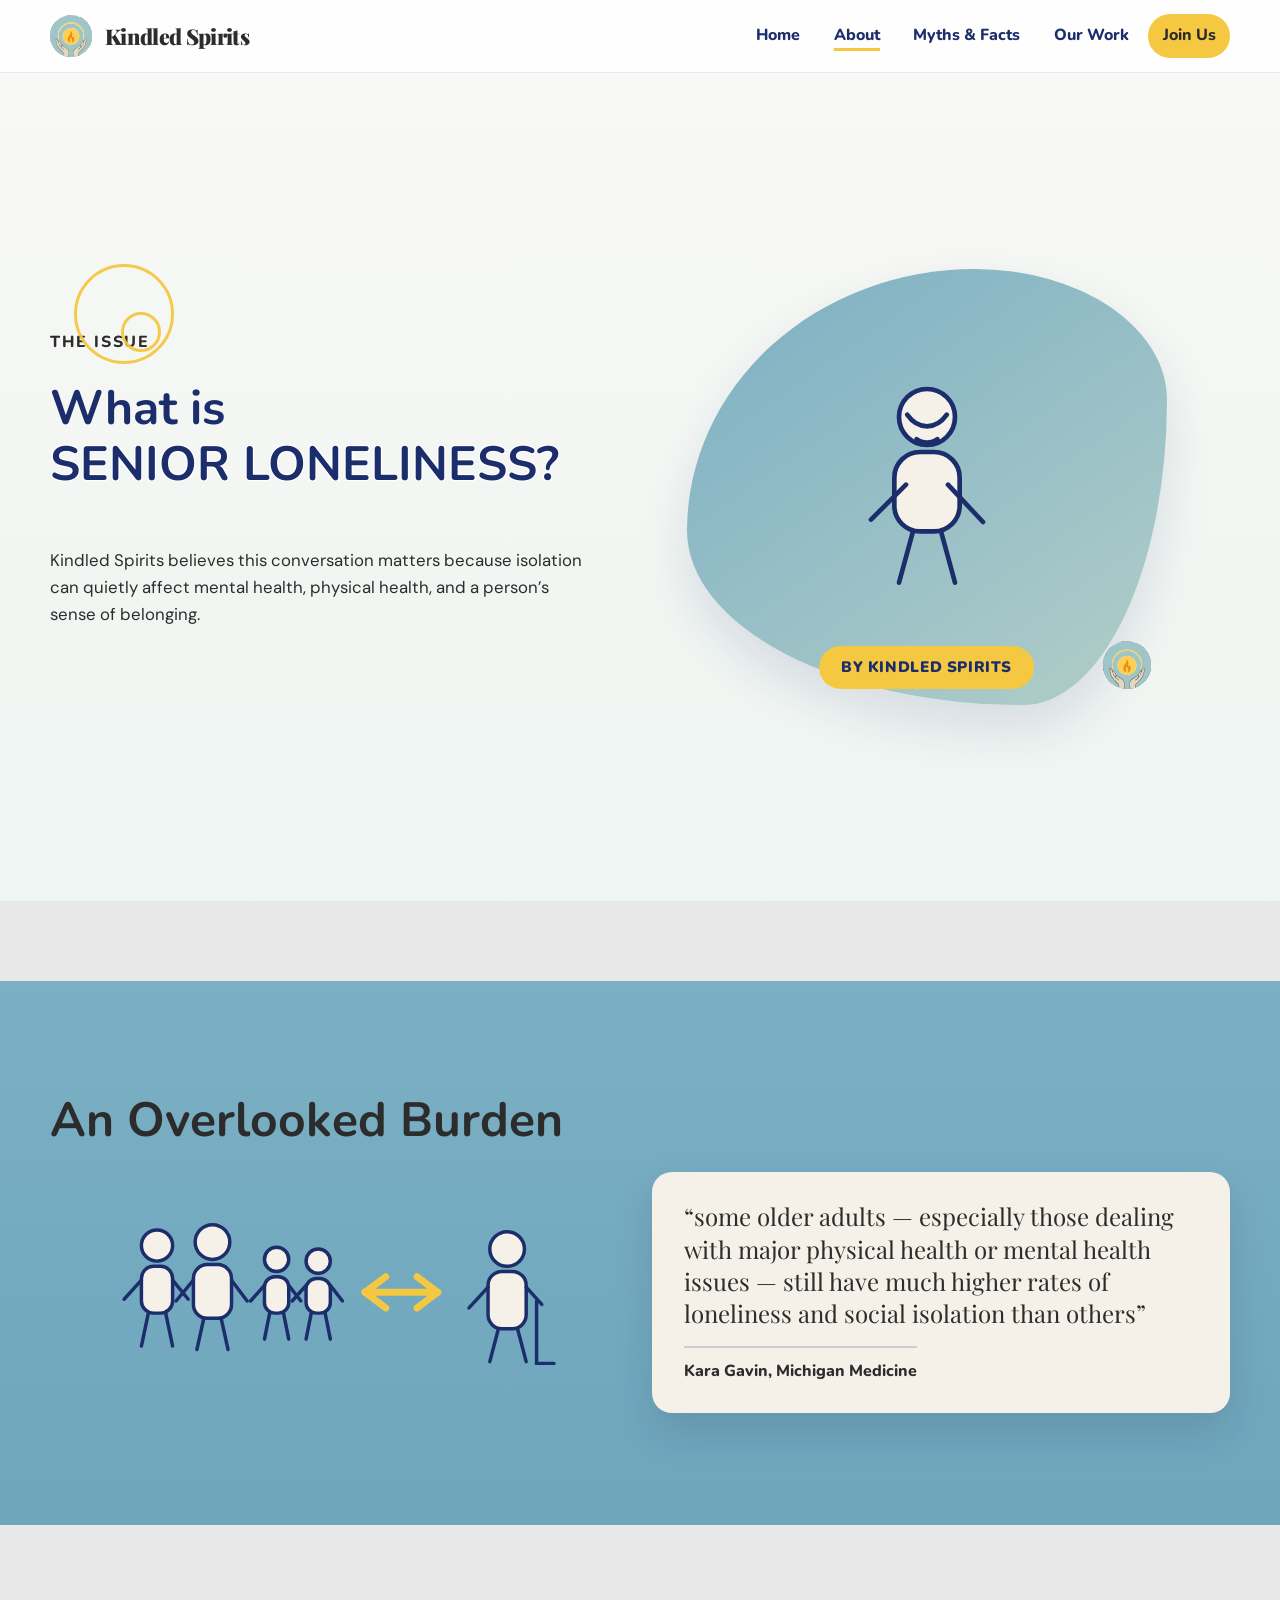
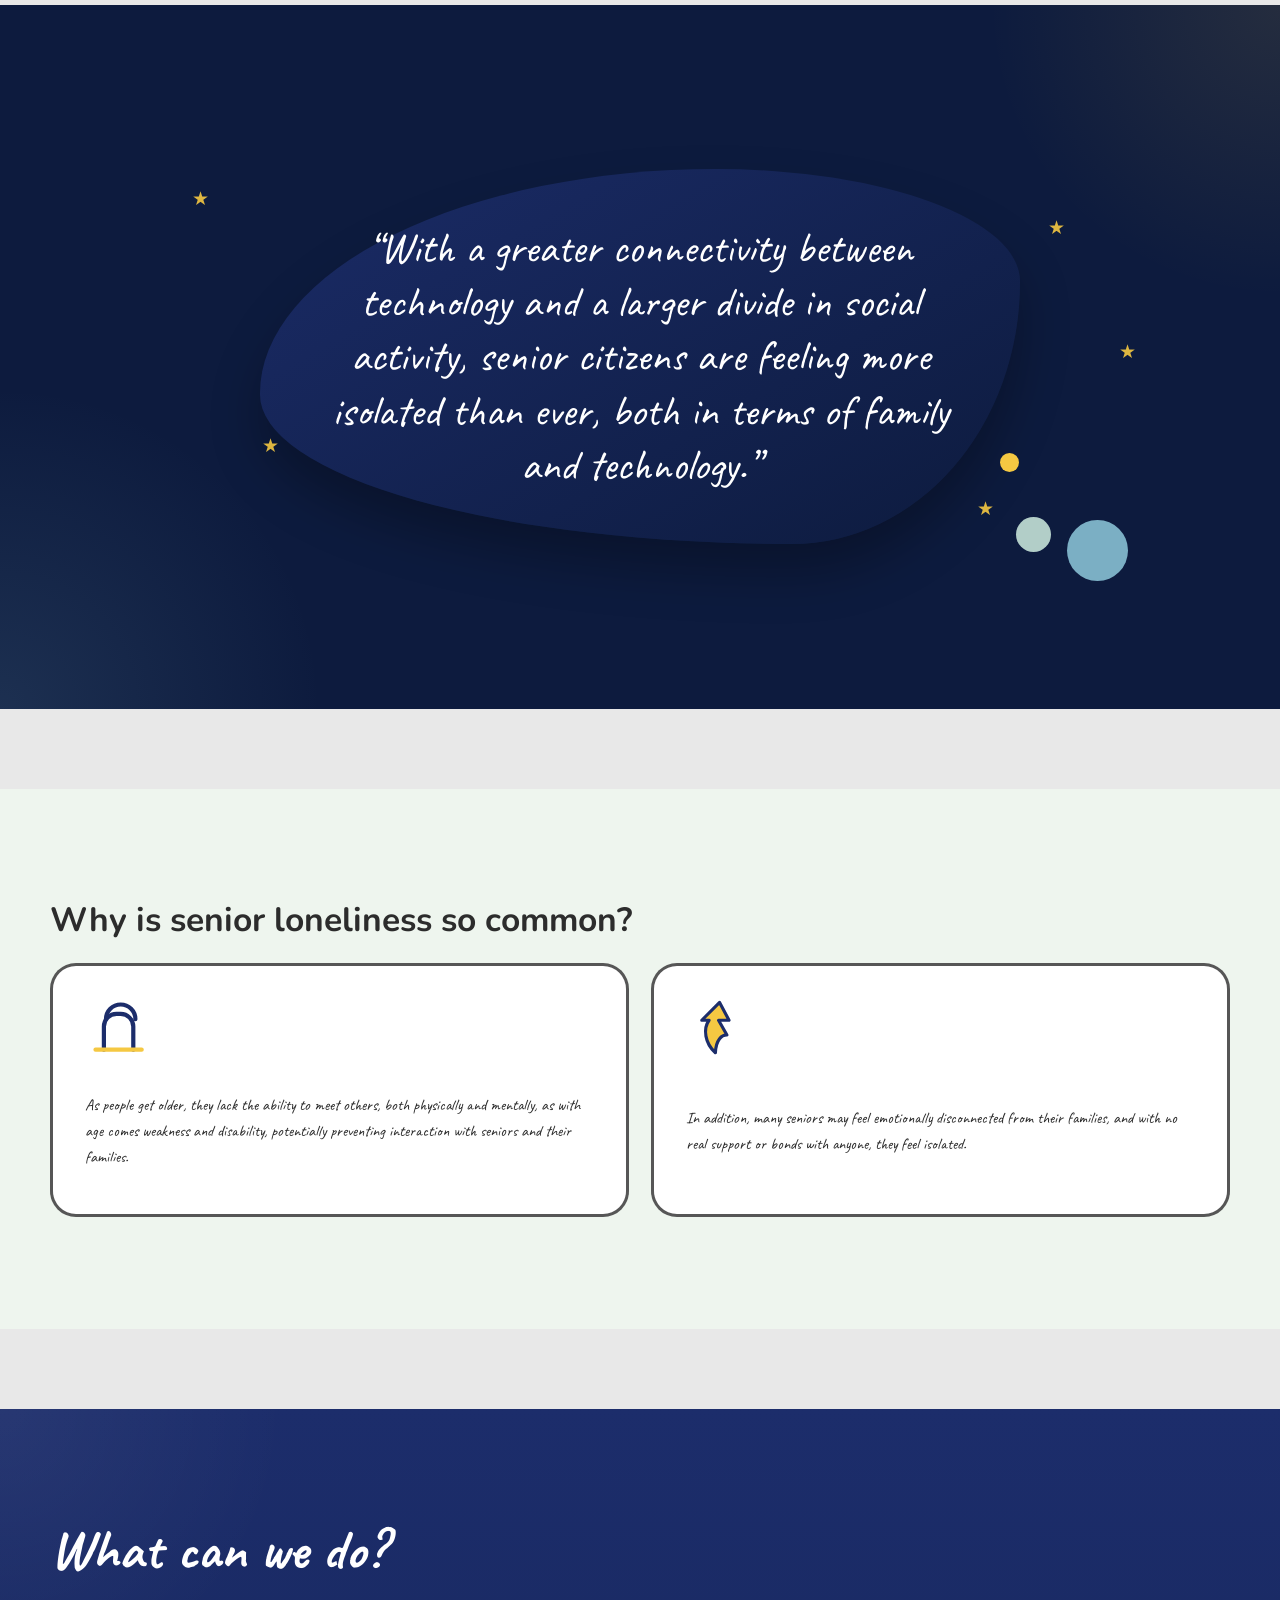
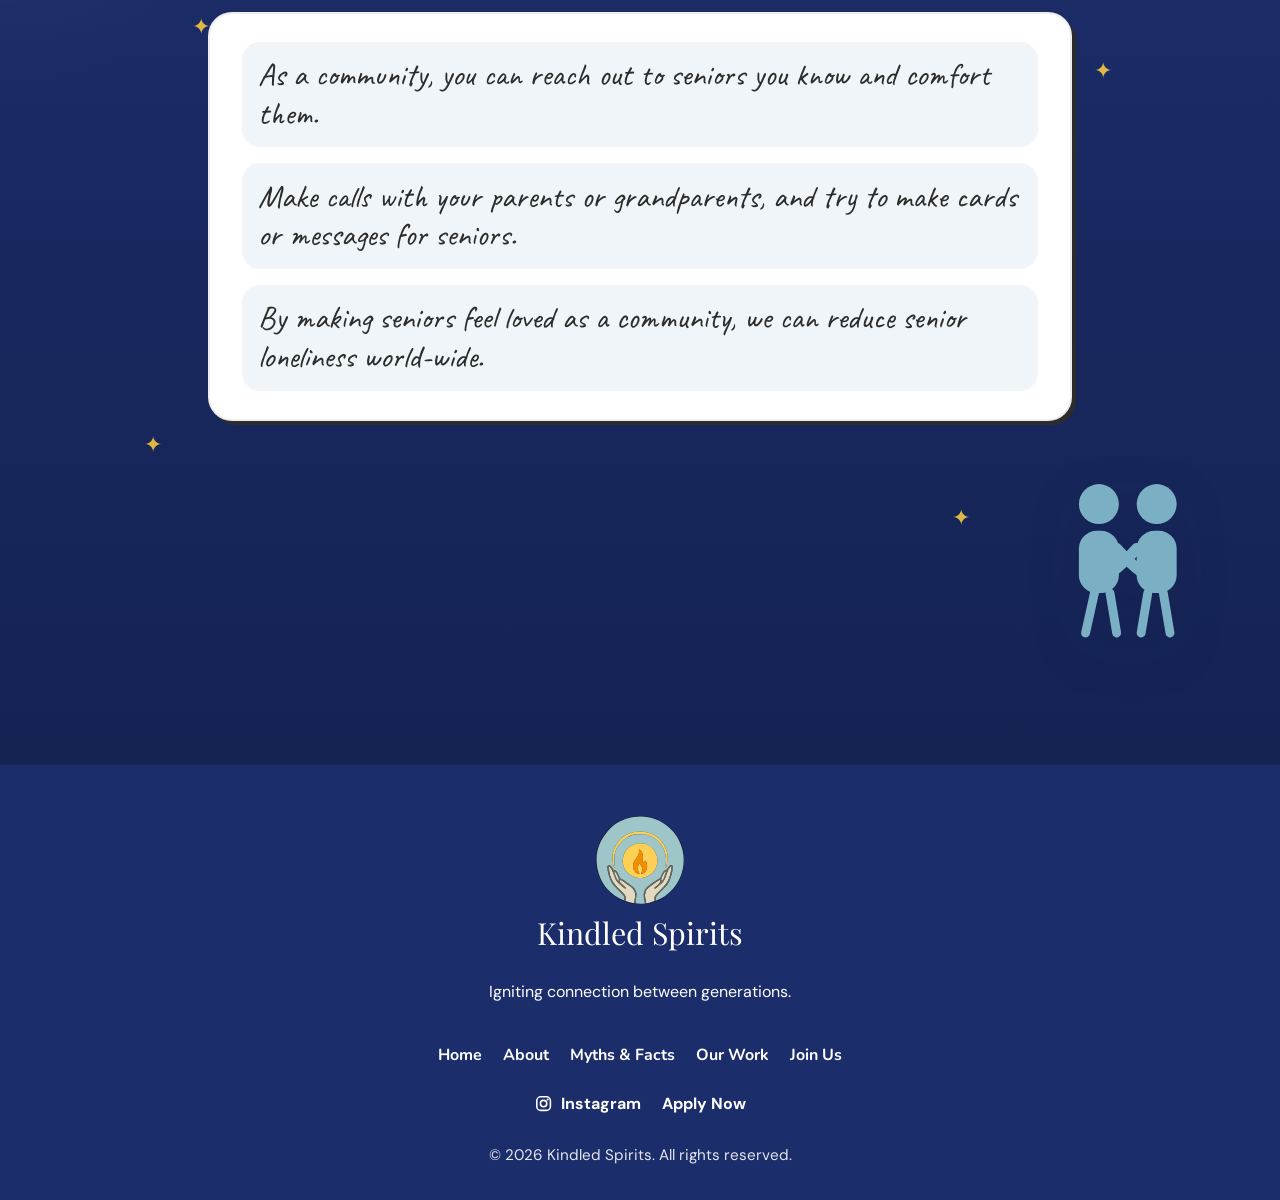
==== about.html @ 8cb98d76 "Initial Kindled Spirits website" ====
<!DOCTYPE html>
<html lang="en">
  <head>
    <meta charset="UTF-8" />
    <meta name="viewport" content="width=device-width, initial-scale=1.0" />
    <title>Kindled Spirits | About Senior Loneliness</title>
    <meta
      name="description"
      content="Learn about senior loneliness, why it is often overlooked, and what Kindled Spirits believes communities can do together."
    />
    <link rel="icon" type="image/svg+xml" href="assets/logo.svg" />
    <link
      href="https://fonts.googleapis.com/css2?family=Playfair+Display:ital,wght@0,700;0,900;1,700&amp;family=Nunito:wght@700;800;900&amp;family=DM+Sans:wght@400;500;600;700&amp;family=Caveat:wght@600&amp;display=swap"
      rel="stylesheet"
    />
    <link rel="stylesheet" href="css/styles.css" />
    <script defer src="js/main.js"></script>
  </head>
  <body>
    <header class="site-header">
      <nav class="navbar" aria-label="Primary">
        <div class="nav-inner">
          <a class="brand" href="index.html" aria-label="Kindled Spirits home">
            <img class="brand-mark" src="assets/logo.svg" alt="Kindled Spirits logo" />
            <span class="brand-name">Kindled Spirits</span>
          </a>
          <button
            class="nav-toggle"
            type="button"
            data-nav-toggle
            aria-expanded="false"
            aria-controls="primary-menu"
            aria-label="Open navigation menu"
          >
            <svg viewBox="0 0 24 24" fill="none" aria-hidden="true">
              <path d="M4 7H20" stroke="currentColor" stroke-width="2.4" stroke-linecap="round" />
              <path d="M4 12H20" stroke="currentColor" stroke-width="2.4" stroke-linecap="round" />
              <path d="M4 17H20" stroke="currentColor" stroke-width="2.4" stroke-linecap="round" />
            </svg>
          </button>
          <div class="nav-menu" id="primary-menu" data-nav-menu>
            <a class="nav-link" href="index.html" data-nav-link>Home</a>
            <a class="nav-link" href="about.html" aria-current="page" data-nav-link>About</a>
            <a class="nav-link" href="myths.html" data-nav-link>Myths &amp; Facts</a>
            <a class="nav-link" href="events.html" data-nav-link>Our Work</a>
            <a class="nav-link nav-cta" href="join.html" data-nav-link>Join Us</a>
          </div>
        </div>
      </nav>
    </header>

    <main class="site-main">
      <section class="hero-section issue-hero">
        <div class="container issue-hero-grid reveal">
          <span class="gold-circle circle-sm" style="top: 10%; left: 6%;"></span>
          <span class="gold-circle circle-lg" style="top: -1%; left: 2%;"></span>
          <span class="gold-circle circle-md" style="bottom: 12%; right: 10%;"></span>
          <div class="issue-heading">
            <p class="eyebrow">The Issue</p>
            <h1 class="friendly-title">
              What is <span class="outlined-word">SENIOR LONELINESS?</span>
            </h1>
            <p class="body-copy">
              Kindled Spirits believes this conversation matters because isolation can quietly affect mental health, physical health, and a person’s sense of belonging.
            </p>
          </div>
          <div class="issue-blob blob">
            <svg class="sad-figure" viewBox="0 0 240 240" fill="none" xmlns="http://www.w3.org/2000/svg" aria-hidden="true">
              <circle cx="120" cy="60" r="24" fill="#F5F0E8" stroke="#1C2D6B" stroke-width="4" />
              <rect x="92" y="90" width="56" height="68" rx="22" fill="#F5F0E8" stroke="#1C2D6B" stroke-width="4" />
              <path d="M103 58C108 65 114 68 120 68C126 68 132 65 137 58" stroke="#1C2D6B" stroke-width="4" stroke-linecap="round" />
              <path d="M102 118L72 148" stroke="#1C2D6B" stroke-width="4" stroke-linecap="round" />
              <path d="M138 118L168 150" stroke="#1C2D6B" stroke-width="4" stroke-linecap="round" />
              <path d="M108 158L96 202" stroke="#1C2D6B" stroke-width="4" stroke-linecap="round" />
              <path d="M132 158L144 202" stroke="#1C2D6B" stroke-width="4" stroke-linecap="round" />
              <path d="M111 79C116 83 124 83 129 79" stroke="#1C2D6B" stroke-width="4" stroke-linecap="round" />
            </svg>
            <span class="pill-banner byline-pill">By Kindled Spirits</span>
            <img class="corner-logo" src="assets/logo.svg" alt="" />
          </div>
        </div>
      </section>

      <section class="page-section overlook-section">
        <div class="container reveal">
          <h2 class="friendly-title" style="font-size:clamp(2rem,4vw,3rem);">An Overlooked Burden</h2>
          <div class="overlook-grid">
            <div class="family-bridge" aria-hidden="true">
              <svg viewBox="0 0 600 220" xmlns="http://www.w3.org/2000/svg" fill="none">
                <g stroke="#1C2D6B" stroke-width="4" stroke-linecap="round" stroke-linejoin="round">
                  <circle cx="90" cy="56" r="18" fill="#F5F0E8" />
                  <rect x="72" y="80" width="36" height="54" rx="14" fill="#F5F0E8" />
                  <path d="M80 134L72 172" />
                  <path d="M100 134L108 172" />
                  <path d="M72 96L52 118" />
                  <path d="M108 96L126 118" />

                  <circle cx="154" cy="52" r="20" fill="#F5F0E8" />
                  <rect x="132" y="78" width="44" height="62" rx="16" fill="#F5F0E8" />
                  <path d="M144 140L136 176" />
                  <path d="M164 140L172 176" />
                  <path d="M132 96L112 120" />
                  <path d="M176 96L194 120" />

                  <circle cx="228" cy="72" r="14" fill="#F5F0E8" />
                  <rect x="214" y="92" width="28" height="42" rx="12" fill="#F5F0E8" />
                  <path d="M220 134L214 164" />
                  <path d="M236 134L242 164" />
                  <path d="M214 102L198 120" />
                  <path d="M242 102L256 120" />

                  <circle cx="276" cy="74" r="14" fill="#F5F0E8" />
                  <rect x="262" y="94" width="28" height="40" rx="12" fill="#F5F0E8" />
                  <path d="M268 134L262 164" />
                  <path d="M284 134L290 164" />
                  <path d="M262 102L246 120" />
                  <path d="M290 102L304 120" />

                  <path d="M330 110H414" stroke="#F5C842" stroke-width="8" />
                  <path d="M390 92L414 110L390 128" stroke="#F5C842" stroke-width="8" />
                  <path d="M354 92L330 110L354 128" stroke="#F5C842" stroke-width="8" />

                  <circle cx="494" cy="60" r="20" fill="#F5F0E8" />
                  <rect x="472" y="86" width="44" height="66" rx="16" fill="#F5F0E8" />
                  <path d="M484 152L474 190" />
                  <path d="M506 152L516 190" />
                  <path d="M472 104L450 128" />
                  <path d="M516 104L534 124" />
                  <path d="M528 120V192" />
                  <path d="M528 192H548" />
                </g>
              </svg>
            </div>
            <div class="quote-card">
              <blockquote>
                “some older adults — especially those dealing with major physical health or mental health issues — still have much higher rates of loneliness and social isolation than others”
              </blockquote>
              <span class="quote-credit">Kara Gavin, Michigan Medicine</span>
            </div>
          </div>
        </div>
      </section>

      <section class="page-section space-section">
        <div class="container space-layout reveal">
          <span class="star s1" aria-hidden="true">★</span>
          <span class="star s2" aria-hidden="true">★</span>
          <span class="star s3" aria-hidden="true">★</span>
          <span class="star s4" aria-hidden="true">★</span>
          <span class="star s5" aria-hidden="true">★</span>
          <div class="night-blob blob">
            <p class="handwritten">
              “With a greater connectivity between technology and a larger divide in social activity, senior citizens are feeling more isolated than ever, both in terms of family and technology.”
            </p>
          </div>
          <div class="planet-cluster" aria-hidden="true">
            <span></span>
            <span></span>
            <span></span>
          </div>
        </div>
      </section>

      <section class="page-section common-section">
        <div class="container reveal">
          <h2 class="friendly-title">Why is senior loneliness so common?</h2>
          <div class="common-grid">
            <article class="common-card">
              <svg viewBox="0 0 64 64" fill="none" xmlns="http://www.w3.org/2000/svg" aria-hidden="true">
                <path d="M18 53V31C18 24.3726 23.3726 19 30 19H34C40.6274 19 46 24.3726 46 31V53" stroke="#1C2D6B" stroke-width="4" stroke-linecap="round" />
                <path d="M20 24C20 16.268 26.268 10 34 10C41.732 10 48 16.268 48 24" stroke="#1C2D6B" stroke-width="4" stroke-linecap="round" />
                <path d="M10 53H54" stroke="#F5C842" stroke-width="4" stroke-linecap="round" />
              </svg>
              <p class="handwritten">
                As people get older, they lack the ability to meet others, both physically and mentally, as with age comes weakness and disability, potentially preventing interaction with seniors and their families.
              </p>
            </article>
            <article class="common-card">
              <svg viewBox="0 0 64 64" fill="none" xmlns="http://www.w3.org/2000/svg" aria-hidden="true">
                <path d="M32 8L41 25H31L39 39C34 39 28.5 43.5 28 56C18 47 16 33 22 25H15L32 8Z" fill="#F5C842" stroke="#1C2D6B" stroke-width="3" stroke-linejoin="round" />
              </svg>
              <p class="handwritten">
                In addition, many seniors may feel emotionally disconnected from their families, and with no real support or bonds with anyone, they feel isolated.
              </p>
            </article>
          </div>
        </div>
      </section>

      <section class="page-section action-section">
        <div class="container reveal">
          <span class="sparkle sp1" aria-hidden="true">✦</span>
          <span class="sparkle sp2" aria-hidden="true">✦</span>
          <span class="sparkle sp3" aria-hidden="true">✦</span>
          <span class="sparkle sp4" aria-hidden="true">✦</span>
          <h2 class="section-title handwritten">What can we do?</h2>
          <article class="card action-card">
            <ul class="action-list">
              <li class="handwritten">As a community, you can reach out to seniors you know and comfort them.</li>
              <li class="handwritten">Make calls with your parents or grandparents, and try to make cards or messages for seniors.</li>
              <li class="handwritten">By making seniors feel loved as a community, we can reduce senior loneliness world-wide.</li>
            </ul>
          </article>
          <svg class="hug-illustration" viewBox="0 0 180 180" fill="none" xmlns="http://www.w3.org/2000/svg" aria-hidden="true">
            <circle cx="62" cy="46" r="18" fill="#7BAFC4" />
            <circle cx="114" cy="46" r="18" fill="#7BAFC4" />
            <rect x="44" y="70" width="36" height="56" rx="16" fill="#7BAFC4" />
            <rect x="96" y="70" width="36" height="56" rx="16" fill="#7BAFC4" />
            <path d="M78 86C90 100 100 108 114 116" stroke="#7BAFC4" stroke-width="10" stroke-linecap="round" />
            <path d="M96 86C84 100 74 108 60 116" stroke="#7BAFC4" stroke-width="10" stroke-linecap="round" />
            <path d="M58 126L50 162" stroke="#7BAFC4" stroke-width="8" stroke-linecap="round" />
            <path d="M72 126L78 162" stroke="#7BAFC4" stroke-width="8" stroke-linecap="round" />
            <path d="M106 126L100 162" stroke="#7BAFC4" stroke-width="8" stroke-linecap="round" />
            <path d="M120 126L126 162" stroke="#7BAFC4" stroke-width="8" stroke-linecap="round" />
          </svg>
        </div>
      </section>
    </main>

    <footer class="footer">
      <div class="footer-inner">
        <div class="footer-brand">
          <img src="assets/logo.svg" alt="Kindled Spirits logo" />
          <div class="footer-brand-name">Kindled Spirits</div>
          <p>Igniting connection between generations.</p>
        </div>
        <div class="footer-links" aria-label="Footer links">
          <a href="index.html">Home</a>
          <a href="about.html">About</a>
          <a href="myths.html">Myths &amp; Facts</a>
          <a href="events.html">Our Work</a>
          <a href="join.html">Join Us</a>
        </div>
        <div class="footer-actions">
          <a href="https://www.instagram.com/kindled.spirits_/" target="_blank" rel="noopener noreferrer">
            <span style="display:inline-flex;align-items:center;gap:0.45rem;">
              <svg class="social-icon" viewBox="0 0 24 24" fill="none" aria-hidden="true">
                <rect x="3.5" y="3.5" width="17" height="17" rx="5" stroke="currentColor" stroke-width="2" />
                <circle cx="12" cy="12" r="4" stroke="currentColor" stroke-width="2" />
                <circle cx="17.2" cy="6.8" r="1.3" fill="currentColor" />
              </svg>
              Instagram
            </span>
          </a>
          <a href="https://bit.ly/KSApply" target="_blank" rel="noopener noreferrer">Apply Now</a>
        </div>
        <div class="footer-meta">© 2026 Kindled Spirits. All rights reserved.</div>
      </div>
    </footer>
  </body>
</html>
---- css/styles.css ----
:root {
  --gold: #F5C842;
  --teal: #7BAFC4;
  --navy: #1C2D6B;
  --dark: #2C2C2C;
  --cream: #F5F0E8;
  --lightgray: #E8E8E8;
  --white: #FFFFFF;
  --space: #0D1B3E;
  --blue-cta: #2563EB;
  --mint: #B2CEC8;
  --sky: #90C8E8;
  --shadow: 4px 4px 0px var(--dark);
  --radius-card: 24px;
  --radius-pill: 999px;
  --site-width: min(1180px, calc(100% - 2rem));
}

*,
*::before,
*::after {
  box-sizing: border-box;
}

html {
  scroll-behavior: smooth;
}

body {
  margin: 0;
  font-family: "DM Sans", sans-serif;
  color: var(--dark);
  background: var(--lightgray);
  line-height: 1.6;
}

body.nav-open {
  overflow: hidden;
}

::selection {
  background: rgba(245, 200, 66, 0.45);
  color: var(--dark);
}

img,
svg {
  display: block;
  max-width: 100%;
}

a {
  color: inherit;
  text-decoration: none;
}

button,
a,
input,
textarea,
select {
  font: inherit;
}

button {
  border: 0;
  background: none;
}

:focus-visible {
  outline: 3px solid var(--blue-cta);
  outline-offset: 3px;
}

.visually-hidden {
  position: absolute;
  width: 1px;
  height: 1px;
  padding: 0;
  margin: -1px;
  overflow: hidden;
  clip: rect(0, 0, 0, 0);
  border: 0;
}

.site-main {
  overflow: clip;
}

.site-main > .hero-section:not(:last-child),
.site-main > .page-section:not(:last-child) {
  margin-bottom: 80px;
}

.container {
  width: var(--site-width);
  margin: 0 auto;
}

.page-section,
.hero-section {
  position: relative;
  padding: 5rem 0;
  scroll-margin-top: 6rem;
}

.hero-section {
  min-height: calc(100vh - 4.5rem);
  display: flex;
  align-items: center;
}

.section-title,
.display-title,
.hero-wordmark,
.footer-brand-name {
  font-family: "Playfair Display", serif;
}

.display-title {
  margin: 0;
  font-size: clamp(2.8rem, 7vw, 5rem);
  line-height: 0.96;
  letter-spacing: -0.04em;
}

.section-title {
  margin: 0 0 1.5rem;
  font-size: clamp(2rem, 4.4vw, 3.5rem);
  line-height: 1.05;
}

.friendly-title,
.nav-link,
.pill-banner,
.btn,
.myth-subheading,
.eyebrow,
.tag,
.stat-label,
.quote-credit,
.plan-pillar,
.footer-links a {
  font-family: "Nunito", sans-serif;
}

.friendly-title {
  margin: 0 0 1.5rem;
  font-size: clamp(1.4rem, 3vw, 2.1rem);
  line-height: 1.15;
}

.handwritten {
  font-family: "Caveat", cursive;
}

.eyebrow {
  margin: 0 0 0.75rem;
  font-size: 1rem;
  font-weight: 800;
  letter-spacing: 0.12em;
  text-transform: uppercase;
}

.lede,
.body-copy {
  font-size: 1.05rem;
}

.body-copy strong {
  font-weight: 700;
}

.card {
  border-radius: var(--radius-card);
  background: var(--white);
  box-shadow: var(--shadow);
  padding: 1.25rem;
  border: 2px solid rgba(44, 44, 44, 0.08);
}

.card:hover {
  transform: translateY(-4px);
  box-shadow: 6px 8px 0px var(--dark);
}

.card,
.btn,
.polaroid,
.nav-menu,
.truth-card {
  transition: transform 0.22s ease, box-shadow 0.22s ease, opacity 0.3s ease;
}

.pill-banner {
  display: inline-flex;
  align-items: center;
  justify-content: center;
  min-height: 2.7rem;
  padding: 0.6rem 1.4rem;
  border-radius: var(--radius-pill);
  background: var(--navy);
  color: var(--white);
  font-size: 0.95rem;
  font-weight: 900;
  letter-spacing: 0.04em;
  text-transform: uppercase;
}

.btn-row {
  display: flex;
  flex-wrap: wrap;
  gap: 1rem;
}

.btn {
  display: inline-flex;
  align-items: center;
  justify-content: center;
  min-height: 3.2rem;
  padding: 0.85rem 1.7rem;
  border-radius: var(--radius-pill);
  font-size: 1rem;
  font-weight: 800;
  cursor: pointer;
  text-align: center;
}

.btn:hover,
.btn:focus-visible {
  transform: scale(1.03);
  filter: brightness(1.03);
}

.btn-gold {
  background: var(--gold);
  color: var(--dark);
}

.btn-navy {
  background: var(--navy);
  color: var(--white);
}

.btn-white {
  background: var(--white);
  color: var(--navy);
}

.gold-circle {
  position: absolute;
  border: 3px solid var(--gold);
  border-radius: 50%;
  pointer-events: none;
  opacity: 0.95;
}

.gold-circle.circle-sm {
  width: 40px;
  height: 40px;
}

.gold-circle.circle-md {
  width: 70px;
  height: 70px;
}

.gold-circle.circle-lg {
  width: 100px;
  height: 100px;
}

.gold-circle.circle-xl {
  width: 130px;
  height: 130px;
}

.section-yellow-border {
  border: 8px solid var(--gold);
  border-radius: 28px;
  margin: 0 auto;
  width: min(1200px, calc(100% - 2rem));
  background: linear-gradient(180deg, rgba(255, 255, 255, 0.18), rgba(255, 255, 255, 0));
}

.section-yellow-border .container {
  width: min(1120px, calc(100% - 2rem));
}

.polaroid {
  background: var(--white);
  padding: 0.7rem 0.7rem 1.8rem;
  border: 6px solid #4A80A4;
  box-shadow: 4px 6px 16px rgba(0, 0, 0, 0.2);
  display: flex;
  flex-direction: column;
}

.polaroid:hover {
  transform: rotate(0deg) scale(1.03);
}

.reveal {
  opacity: 0;
  transform: translateY(30px);
}

.reveal.is-visible {
  opacity: 1;
  transform: translateY(0);
}

.blob {
  border-radius: 60% 40% 30% 70% / 60% 30% 70% 40%;
  animation: morphBlob 12s ease-in-out infinite;
}

.site-header {
  position: sticky;
  top: 0;
  z-index: 100;
  background: rgba(255, 255, 255, 0.92);
  border-bottom: 1px solid rgba(28, 45, 107, 0.1);
  backdrop-filter: blur(10px);
}

.navbar {
  min-height: 4.5rem;
}

.nav-inner {
  width: var(--site-width);
  min-height: 4.5rem;
  margin: 0 auto;
  position: relative;
  display: flex;
  align-items: center;
  justify-content: space-between;
  gap: 1rem;
}

.brand {
  display: inline-flex;
  align-items: center;
  gap: 0.8rem;
  min-width: 0;
}

.brand-mark {
  width: 42px;
  height: 42px;
  flex: 0 0 auto;
}

.brand-name {
  font-family: "Playfair Display", serif;
  font-size: 1.35rem;
  font-weight: 900;
  color: var(--dark);
  letter-spacing: -0.03em;
}

.nav-toggle {
  width: 2.8rem;
  height: 2.8rem;
  border-radius: 50%;
  border: 2px solid rgba(28, 45, 107, 0.16);
  color: var(--navy);
  display: inline-flex;
  align-items: center;
  justify-content: center;
  cursor: pointer;
}

.nav-toggle svg {
  width: 1.3rem;
  height: 1.3rem;
}

.nav-menu {
  position: absolute;
  top: calc(100% + 0.6rem);
  left: 1rem;
  right: 1rem;
  display: flex;
  flex-direction: column;
  gap: 0.3rem;
  padding: 1rem;
  border-radius: 24px;
  background: var(--white);
  box-shadow: 0 24px 50px rgba(13, 27, 62, 0.18);
  opacity: 0;
  transform: translateY(-18px);
  pointer-events: none;
}

body.nav-open .nav-menu {
  opacity: 1;
  transform: translateY(0);
  pointer-events: auto;
}

.nav-link {
  display: inline-flex;
  align-items: center;
  justify-content: flex-start;
  min-height: 2.9rem;
  padding: 0.35rem 0.8rem;
  border-radius: 999px;
  font-weight: 800;
  color: var(--navy);
}

.nav-link:hover,
.nav-link:focus-visible {
  background: rgba(123, 175, 196, 0.14);
}

.nav-link[aria-current="page"] {
  text-decoration: underline;
  text-decoration-thickness: 3px;
  text-decoration-color: var(--gold);
  text-underline-offset: 0.5rem;
}

.nav-cta {
  background: var(--gold);
  color: var(--dark);
}

.nav-cta[aria-current="page"] {
  text-decoration: none;
  box-shadow: inset 0 -4px 0 rgba(28, 45, 107, 0.2);
}

.footer {
  background: var(--navy);
  color: var(--white);
  padding: 3.2rem 0 2rem;
}

.footer-inner {
  width: var(--site-width);
  margin: 0 auto;
  display: grid;
  gap: 1.4rem;
  justify-items: center;
  text-align: center;
}

.footer-brand {
  display: grid;
  gap: 0.9rem;
  justify-items: center;
}

.footer-brand img {
  width: 88px;
}

.footer-brand-name {
  font-size: 1.9rem;
  line-height: 1;
}

.footer-links,
.footer-actions {
  display: flex;
  flex-wrap: wrap;
  justify-content: center;
  gap: 1rem 1.3rem;
}

.footer-links a,
.footer-actions a {
  color: var(--white);
  font-weight: 700;
}

.footer-links a:hover,
.footer-actions a:hover,
.footer-links a:focus-visible,
.footer-actions a:focus-visible {
  color: var(--gold);
}

.footer-meta {
  font-size: 0.95rem;
  opacity: 0.88;
}

.social-icon {
  width: 1.2rem;
  height: 1.2rem;
}

.home-hero {
  background:
    radial-gradient(circle at top left, rgba(245, 200, 66, 0.18), transparent 25%),
    radial-gradient(circle at bottom right, rgba(123, 175, 196, 0.28), transparent 32%),
    var(--lightgray);
}

.hero-layout {
  width: var(--site-width);
  margin: 0 auto;
  text-align: center;
  position: relative;
}

.hero-content {
  position: relative;
  z-index: 2;
  display: grid;
  gap: 1.1rem;
  justify-items: center;
  animation: fadeInUp 0.8s ease forwards;
}

.hero-kicker {
  margin: 0;
  font-size: 1.05rem;
  font-weight: 600;
}

.hero-wordmark {
  margin: 0;
  max-width: 12ch;
  font-size: clamp(3.4rem, 9vw, 6.8rem);
  line-height: 0.92;
  font-weight: 900;
  letter-spacing: -0.05em;
  color: var(--dark);
  text-wrap: balance;
  transform: rotate(-2deg);
}

.hero-wordmark span {
  display: inline-block;
  text-shadow: 0.06em 0.08em 0 rgba(245, 200, 66, 0.42);
}

.hero-logo {
  width: min(220px, 56vw);
  filter: drop-shadow(0 22px 34px rgba(28, 45, 107, 0.16));
}

.hero-actions {
  display: flex;
  flex-wrap: wrap;
  justify-content: center;
  gap: 1rem;
}

.mission-section {
  background: var(--lightgray);
}

.mission-grid {
  display: grid;
  gap: 2rem;
  align-items: center;
}

.mission-card {
  background: var(--cream);
}

.mission-logo-wrap {
  position: relative;
  display: grid;
  place-items: center;
  min-height: 22rem;
}

.mission-logo-wrap img {
  width: min(280px, 68vw);
  position: relative;
  z-index: 2;
}

.signal-arcs {
  position: absolute;
  inset: 50% auto auto 50%;
  transform: translate(-50%, -50%);
  width: min(460px, 92%);
  aspect-ratio: 1 / 1;
  z-index: 1;
}

.signal-arcs span {
  position: absolute;
  inset: 50%;
  border-radius: 50%;
  border: 3px solid rgba(123, 175, 196, 0.56);
  transform: translate(-50%, -50%);
  animation: pulseArc 4.5s ease-in-out infinite;
}

.signal-arcs span:nth-child(1) {
  width: 48%;
  height: 48%;
}

.signal-arcs span:nth-child(2) {
  width: 68%;
  height: 68%;
  border-color: rgba(123, 175, 196, 0.42);
  animation-delay: 0.6s;
}

.signal-arcs span:nth-child(3) {
  width: 88%;
  height: 88%;
  border-color: rgba(123, 175, 196, 0.3);
  animation-delay: 1.2s;
}

.plan-section {
  background: linear-gradient(180deg, var(--lightgray), #f2efe8);
}

.plan-intro {
  text-align: center;
  max-width: 54rem;
  margin: 0 auto 2rem;
}

.plan-network {
  position: relative;
  padding-top: 1rem;
}

.plan-trunk {
  width: min(340px, 100%);
  margin: 0 auto 2rem;
  aspect-ratio: 1.05 / 1;
}

.plan-trunk svg {
  width: 100%;
  height: auto;
}

.plan-pillars {
  display: grid;
  gap: 1.3rem;
}

.plan-pillar {
  position: relative;
  padding: 1.6rem 1.35rem;
  border-radius: 22px;
  background: rgba(255, 255, 255, 0.7);
  border: 2px solid rgba(245, 200, 66, 0.55);
  box-shadow: 0 18px 40px rgba(28, 45, 107, 0.08);
  font-size: 1.05rem;
  font-weight: 800;
  line-height: 1.45;
  text-align: center;
}

.plan-pillar::before {
  content: "";
  position: absolute;
  top: -2.2rem;
  left: 50%;
  width: 2px;
  height: 2.2rem;
  background: var(--gold);
  transform: translateX(-50%);
}

.issue-hero {
  background: linear-gradient(180deg, #f8f8f5, #eef5f2);
  overflow: hidden;
}

.issue-hero-grid {
  display: grid;
  gap: 1.5rem;
  align-items: center;
}

.issue-heading {
  display: grid;
  gap: 0.9rem;
  max-width: 34rem;
}

.issue-heading .friendly-title {
  font-size: clamp(1.9rem, 5vw, 3rem);
  color: var(--navy);
}

.outlined-word {
  display: block;
  color: var(--navy);
  text-shadow:
    -1px -1px 0 var(--white),
    1px -1px 0 var(--white),
    -1px 1px 0 var(--white),
    1px 1px 0 var(--white);
}

.issue-blob {
  position: relative;
  width: min(480px, 100%);
  aspect-ratio: 1.1 / 1;
  margin: 0 auto;
  background: linear-gradient(145deg, var(--teal), var(--mint));
  box-shadow: 0 24px 50px rgba(28, 45, 107, 0.12);
  display: grid;
  place-items: center;
}

.issue-blob .byline-pill {
  position: absolute;
  bottom: 1rem;
  left: 50%;
  transform: translateX(-50%);
  background: var(--gold);
  color: var(--navy);
}

.issue-blob .corner-logo {
  position: absolute;
  right: 1rem;
  bottom: 1rem;
  width: 3rem;
}

.sad-figure {
  width: 70%;
  max-width: 280px;
}

.overlook-section {
  background: linear-gradient(180deg, var(--teal), #6ea6bc);
}

.overlook-grid {
  display: grid;
  gap: 1.5rem;
  align-items: center;
}

.family-bridge {
  display: grid;
  gap: 1rem;
  justify-items: center;
}

.family-bridge svg {
  width: min(520px, 100%);
}

.quote-card {
  background: var(--cream);
  border-radius: 20px;
  padding: 1.25rem;
  box-shadow: 0 18px 40px rgba(13, 27, 62, 0.13);
}

.quote-card blockquote {
  margin: 0 0 1rem;
  font-size: clamp(1.2rem, 2vw, 1.5rem);
  font-family: "Playfair Display", serif;
  line-height: 1.35;
}

.quote-credit {
  display: inline-block;
  padding-top: 0.7rem;
  border-top: 2px solid rgba(28, 45, 107, 0.18);
  font-weight: 800;
}

.space-section {
  background:
    radial-gradient(circle at top right, rgba(245, 200, 66, 0.1), transparent 20%),
    radial-gradient(circle at bottom left, rgba(123, 175, 196, 0.14), transparent 22%),
    var(--space);
  color: var(--white);
}

.space-layout {
  position: relative;
  min-height: 30rem;
  display: grid;
  place-items: center;
}

.star {
  position: absolute;
  color: var(--gold);
  font-size: 1.2rem;
  opacity: 0.9;
}

.star.s1 { top: 14%; left: 12%; }
.star.s2 { top: 20%; right: 14%; }
.star.s3 { bottom: 28%; left: 18%; }
.star.s4 { bottom: 15%; right: 20%; }
.star.s5 { top: 46%; right: 8%; }

.night-blob {
  width: min(760px, 100%);
  padding: clamp(2rem, 4vw, 3.5rem);
  background: linear-gradient(150deg, rgba(28, 45, 107, 0.9), rgba(13, 27, 62, 0.98));
  box-shadow: 0 28px 50px rgba(0, 0, 0, 0.28);
}

.night-blob p {
  margin: 0;
  font-size: clamp(1.8rem, 3.4vw, 3rem);
  line-height: 1.25;
  text-align: center;
}

.planet-cluster {
  position: absolute;
  right: max(2rem, 8vw);
  bottom: 1rem;
  width: 8rem;
  height: 8rem;
}

.planet-cluster span {
  position: absolute;
  border-radius: 50%;
}

.planet-cluster span:nth-child(1) {
  right: 0;
  bottom: 0;
  width: 3.8rem;
  height: 3.8rem;
  background: var(--teal);
}

.planet-cluster span:nth-child(2) {
  left: 1rem;
  bottom: 1.8rem;
  width: 2.2rem;
  height: 2.2rem;
  background: var(--mint);
}

.planet-cluster span:nth-child(3) {
  left: 0;
  top: 0;
  width: 1.2rem;
  height: 1.2rem;
  background: var(--gold);
}

.common-section {
  background: #EEF5EE;
}

.common-grid {
  display: grid;
  gap: 1.4rem;
}

.common-card {
  background: var(--white);
  border: 3px solid rgba(44, 44, 44, 0.8);
  border-radius: 26px;
  padding: 1.25rem;
  display: grid;
  gap: 1rem;
}

.common-card svg {
  width: 4.2rem;
  height: 4.2rem;
}

.action-section {
  background:
    radial-gradient(circle at top left, rgba(255, 255, 255, 0.05), transparent 18%),
    linear-gradient(180deg, var(--navy), #142352);
  color: var(--white);
}

.action-section .section-title {
  color: var(--white);
}

.sparkle {
  position: absolute;
  color: rgba(245, 200, 66, 0.9);
  font-size: 1.4rem;
}

.sparkle.sp1 { top: 12%; left: 12%; }
.sparkle.sp2 { top: 18%; right: 10%; }
.sparkle.sp3 { bottom: 26%; left: 8%; }
.sparkle.sp4 { bottom: 16%; right: 22%; }

.action-card {
  max-width: 54rem;
  margin: 2rem auto 0;
  background: var(--white);
  color: var(--dark);
  padding: clamp(1.6rem, 4vw, 2.4rem);
}

.action-list {
  display: grid;
  gap: 1rem;
  margin: 0;
  padding: 0;
  list-style: none;
}

.action-list li {
  padding: 0.9rem 1rem;
  border-radius: 18px;
  background: rgba(123, 175, 196, 0.12);
  font-size: clamp(1.35rem, 3vw, 2rem);
  line-height: 1.2;
}

.hug-illustration {
  width: min(200px, 48vw);
  margin: 2rem 0 0 auto;
}

.myths-page {
  background: var(--teal);
}

.post-shell {
  max-width: 44rem;
  margin: 0 auto;
  display: grid;
  gap: 1.5rem;
  justify-items: center;
  text-align: center;
}

.myths-intro {
  overflow: hidden;
}

.myths-hero-shell {
  position: relative;
  width: 100%;
}

.myths-hero-shell > * {
  position: relative;
  z-index: 1;
}

.post-logo {
  width: 72px;
}

.post-card {
  width: 100%;
  background: var(--white);
  border-radius: 32px;
  box-shadow: 6px 8px 0px rgba(44, 44, 44, 0.95);
  padding: 1.25rem;
}

.post-card .display-title {
  margin-bottom: 0.5rem;
}

.myth-subheading {
  margin: 0 0 0.8rem;
  font-size: clamp(1.25rem, 3vw, 2rem);
  font-weight: 900;
  letter-spacing: 0.08em;
}

.post-caption {
  display: flex;
  width: 100%;
  justify-content: space-between;
  gap: 1rem;
  font-size: 0.95rem;
  font-weight: 700;
  color: rgba(28, 45, 107, 0.85);
}

.setup-card {
  text-align: left;
}

.myth-stack {
  max-width: 46rem;
  margin: 0 auto;
  display: grid;
  gap: 1rem;
}

.myth-row {
  display: grid;
  gap: 0.75rem;
}

.fact-card {
  padding: 1.25rem;
  border-radius: 24px;
  background: var(--white);
  box-shadow: 5px 6px 0px rgba(44, 44, 44, 0.95);
}

.fact-card-inner {
  display: grid;
  grid-template-columns: auto 1fr;
  gap: 1rem;
  align-items: center;
}

.fact-icon {
  width: 4.2rem;
  height: 4.2rem;
  border-radius: 18px;
  background: rgba(123, 175, 196, 0.18);
  display: grid;
  place-items: center;
  color: var(--navy);
}

.fact-icon svg {
  width: 2.2rem;
  height: 2.2rem;
}

.fact-label {
  margin-bottom: 0.5rem;
}

.fact-card p {
  margin: 0;
  font-size: 1.05rem;
  line-height: 1.55;
}

.truth-card {
  opacity: 0;
  transform: translateX(30px);
  max-height: 0;
  overflow: hidden;
  padding-top: 0;
  padding-bottom: 0;
}

.truth-card.revealed {
  opacity: 1;
  transform: translateX(0);
  max-height: 40rem;
  padding-top: 1.3rem;
  padding-bottom: 1.3rem;
}

.reveal-truth {
  justify-self: center;
}

.join-hero {
  background:
    linear-gradient(180deg, rgba(255, 255, 255, 0.3), transparent),
    var(--cream);
  border: 10px solid rgba(44, 44, 44, 0.08);
  overflow: hidden;
}

.recruit-grid {
  display: grid;
  gap: 1.5rem;
  align-items: center;
}

.recruit-copy {
  display: grid;
  gap: 1rem;
}

.join-brand {
  margin: 0;
  color: var(--gold);
  font-size: clamp(2.6rem, 6vw, 4.8rem);
  line-height: 0.95;
}

.you-callout {
  margin: 0;
  font-family: "Nunito", sans-serif;
  font-size: clamp(3rem, 11vw, 6rem);
  line-height: 0.92;
  font-weight: 900;
}

.you-callout .wants {
  display: block;
  color: var(--white);
  text-shadow:
    -2px -2px 0 var(--navy),
    2px -2px 0 var(--navy),
    -2px 2px 0 var(--navy),
    2px 2px 0 var(--navy);
}

.you-callout .you {
  display: block;
  color: var(--blue-cta);
  text-shadow:
    -2px -2px 0 var(--navy),
    2px -2px 0 var(--navy),
    -2px 2px 0 var(--navy),
    2px 2px 0 var(--navy);
}

.recruit-tagline {
  margin: 0;
  color: #7f2530;
  font-family: "Playfair Display", serif;
  font-size: clamp(1.4rem, 3vw, 2rem);
  font-weight: 900;
}

.apply-small {
  margin: 0;
  font-family: "Nunito", sans-serif;
  font-size: 0.95rem;
  font-weight: 900;
  letter-spacing: 0.12em;
  text-transform: uppercase;
}

.pointer-art {
  position: relative;
  min-height: 26rem;
  display: grid;
  place-items: center;
}

.pointer-stage {
  position: relative;
  width: min(380px, 100%);
}

.pointer-figure {
  width: min(360px, 100%);
  height: auto;
}

.pointer-coat {
  position: absolute;
  left: 50%;
  bottom: 0;
  width: 60%;
  height: 56%;
  background: linear-gradient(180deg, var(--navy), #15285f);
  clip-path: polygon(24% 0, 76% 0, 100% 100%, 0 100%);
  transform: translateX(-50%);
  border-radius: 28px 28px 18px 18px;
}

.pointer-hand {
  position: absolute;
  background: #D4B896;
  border: 3px solid var(--dark);
  border-radius: 999px;
}

.pointer-hand.left {
  width: 26%;
  height: 11%;
  left: 17%;
  top: 49%;
  transform: rotate(18deg);
}

.pointer-hand.right {
  width: 38%;
  height: 12%;
  right: 2%;
  top: 43%;
  transform: rotate(-18deg);
}

.pointer-finger {
  position: absolute;
  right: 0;
  top: 42%;
  width: 22%;
  height: 8%;
  background: #D4B896;
  border: 3px solid var(--dark);
  border-radius: 999px;
  transform: rotate(-8deg);
}

.pointer-head {
  position: absolute;
  top: 7%;
  left: 50%;
  width: 35%;
  aspect-ratio: 1 / 1;
  transform: translateX(-50%);
  border-radius: 50%;
  background: var(--white);
  padding: 0.4rem;
  box-shadow: 0 18px 28px rgba(28, 45, 107, 0.14);
}

.pointer-head img {
  width: 100%;
  height: 100%;
}

.pointer-hat {
  position: absolute;
  top: 0;
  left: 50%;
  width: 42%;
  height: 16%;
  transform: translateX(-50%);
  background: linear-gradient(180deg, var(--gold), #f0bb20);
  border: 3px solid var(--dark);
  border-radius: 26px 26px 10px 10px;
}

.pointer-hat::after {
  content: "";
  position: absolute;
  left: 50%;
  bottom: -12%;
  width: 120%;
  height: 32%;
  transform: translateX(-50%);
  background: var(--navy);
  border: 3px solid var(--dark);
  border-radius: 999px;
}

.corner-elders {
  position: absolute;
  left: 0;
  bottom: 0;
  width: 100px;
  opacity: 0.95;
}

.who-grid {
  display: grid;
  gap: 1.3rem;
  align-items: start;
}

.info-stack {
  display: grid;
  gap: 1rem;
}

.student-card {
  display: grid;
  gap: 1rem;
}

.student-note {
  background: rgba(245, 200, 66, 0.18);
}

.student-illustration {
  width: min(260px, 80%);
  margin-top: 0.5rem;
}

.mini-card {
  background: #fff7d2;
}

.check-list {
  margin: 0;
  padding: 0;
  list-style: none;
  display: grid;
  gap: 0.8rem;
}

.check-list li {
  display: flex;
  gap: 0.75rem;
  align-items: flex-start;
  font-weight: 700;
}

.check-list span {
  width: 1.6rem;
  height: 1.6rem;
  border-radius: 50%;
  background: rgba(37, 99, 235, 0.12);
  display: grid;
  place-items: center;
  flex: 0 0 auto;
}

.application-label {
  color: var(--blue-cta);
}

.application-box {
  border: 4px solid var(--gold);
  border-radius: 22px;
  background: rgba(255, 255, 255, 0.8);
  padding: 1.2rem;
  font-weight: 700;
}

.events-hero {
  background: linear-gradient(180deg, #f8f8f5, #eef3ff);
  overflow: hidden;
}

.events-hero .post-shell {
  max-width: 50rem;
}

.elder-blob-art {
  position: relative;
  width: min(520px, 100%);
  aspect-ratio: 1.3 / 1;
  margin: 0 auto;
  background: var(--teal);
  box-shadow: 0 24px 50px rgba(28, 45, 107, 0.12);
  display: grid;
  place-items: center;
  padding: 1rem;
}

.elder-blob-art svg {
  width: min(430px, 88%);
}

.parkview-section {
  background: linear-gradient(180deg, var(--teal), #6da7bd);
}

.parkview-grid {
  display: grid;
  gap: 1.5rem;
  align-items: center;
}

.tablet-frame {
  padding: 1rem;
  border-radius: 28px;
  background: #23436a;
  box-shadow: 0 24px 50px rgba(13, 27, 62, 0.2);
}

.tablet-frame img {
  border-radius: 20px;
  width: 100%;
}

.mission-list {
  display: grid;
  gap: 0.8rem;
  margin: 1rem 0 0;
  padding: 0;
  list-style: none;
}

.mission-list li {
  display: flex;
  gap: 0.8rem;
  align-items: center;
  font-weight: 700;
}

.venn {
  position: relative;
  width: 100%;
  margin: 1.8rem auto 0;
  display: grid;
  gap: 1rem;
  justify-items: center;
}

.venn-circle {
  position: relative;
  width: 180px;
  min-width: 180px;
  height: 180px;
  border-radius: 50%;
  color: var(--white);
  display: grid;
  place-items: center;
  text-align: center;
  padding: 1rem 1.15rem;
  font-family: "Nunito", sans-serif;
  font-weight: 900;
  line-height: 1.3;
  font-size: 14px;
  opacity: 0.92;
}

.venn-circle.left {
  background: rgba(37, 99, 235, 0.88);
}

.venn-circle.center {
  background: rgba(123, 175, 196, 0.92);
}

.venn-circle.right {
  background: rgba(21, 79, 95, 0.9);
}

.venn-circle span {
  max-width: 120px;
}

.upcoming-section {
  background: var(--teal);
}

.upcoming-visit-card {
  max-width: 36rem;
  margin: 0 auto;
  background: var(--cream);
  text-align: left;
}

.upcoming-title {
  color: var(--gold);
  text-align: center;
}

.visit-label {
  margin: 0 0 0.35rem;
  font-family: "Nunito", sans-serif;
  font-size: 0.95rem;
  font-weight: 900;
  letter-spacing: 0.04em;
  text-transform: uppercase;
  color: var(--navy);
}

.visit-detail {
  display: inline-block;
  margin: 0 0 1.2rem;
  font-size: 1.05rem;
  font-weight: 600;
  color: var(--dark);
}

.visit-note {
  margin: 0.8rem 0 0;
  font-family: "Playfair Display", serif;
  font-style: italic;
  font-size: 1.2rem;
}

.house-badge {
  width: min(260px, 64vw);
}

.gallery-section {
  background: var(--teal);
}

.gallery-grid {
  display: grid;
  gap: 1.3rem;
}

.gallery-grid img {
  width: 100%;
  aspect-ratio: 14 / 10;
  object-fit: cover;
  background: #d8d8d8;
  border-radius: 12px;
}

.polaroid-caption {
  margin-top: 0.75rem;
  text-align: center;
  font-family: "Nunito", sans-serif;
  font-weight: 800;
  color: var(--navy);
}

.rotate-left {
  transform: rotate(-3deg);
}

.rotate-right {
  transform: rotate(3deg);
}

.rotate-soft-left {
  transform: rotate(-1.75deg);
}

.rotate-soft-right {
  transform: rotate(1.75deg);
}

.group-thanks {
  display: inline-flex;
  margin-top: 0.9rem;
  padding: 0.55rem 1rem;
  border-radius: var(--radius-pill);
  background: #14505d;
  color: var(--white);
  font-weight: 800;
}

.event-cta {
  background: linear-gradient(180deg, var(--sky), #7ebde0);
}

.event-cta-grid {
  display: grid;
  gap: 1.5rem;
  align-items: center;
}

.event-cta-card {
  background: rgba(255, 255, 255, 0.92);
}

.detail-list {
  display: grid;
  gap: 0.9rem;
}

.detail-row {
  display: grid;
  gap: 0.1rem;
}

.detail-label {
  font-family: "Nunito", sans-serif;
  font-size: 0.95rem;
  font-weight: 900;
  text-transform: uppercase;
  letter-spacing: 0.06em;
  color: var(--navy);
}

.hugging-pair {
  width: min(240px, 60vw);
  margin: 0 auto;
}

.pointer-figure,
.student-illustration,
.hug-illustration,
.hugging-pair {
  filter: drop-shadow(0 18px 26px rgba(13, 27, 62, 0.14));
}

@keyframes fadeInUp {
  from {
    opacity: 0;
    transform: translateY(28px);
  }
  to {
    opacity: 1;
    transform: translateY(0);
  }
}

@keyframes morphBlob {
  0%,
  100% {
    border-radius: 60% 40% 30% 70% / 60% 30% 70% 40%;
  }
  50% {
    border-radius: 45% 55% 60% 40% / 35% 60% 40% 65%;
  }
}

@keyframes pulseArc {
  0%,
  100% {
    transform: translate(-50%, -50%) scale(1);
  }
  50% {
    transform: translate(-50%, -50%) scale(1.03);
  }
}

@media (max-width: 767px) {
  .page-section,
  .hero-section {
    padding: 4rem 0;
  }

  .card,
  .quote-card,
  .common-card,
  .post-card,
  .fact-card {
    padding: 1.25rem;
  }

  .mission-grid,
  .issue-hero-grid,
  .overlook-grid,
  .recruit-grid,
  .parkview-grid,
  .event-cta-grid,
  .who-grid {
    gap: 1.5rem;
  }

  .hide-mobile {
    display: none;
  }
}

@media (min-width: 768px) {
  body.nav-open {
    overflow: auto;
  }

  .hero-section,
  .page-section {
    padding: 6rem 0;
  }

  .card,
  .quote-card,
  .common-card,
  .post-card,
  .fact-card {
    padding: 1.75rem 2rem;
  }

  .nav-toggle {
    display: none;
  }

  .nav-menu {
    position: static;
    opacity: 1;
    pointer-events: auto;
    transform: none;
    box-shadow: none;
    background: transparent;
    padding: 0;
    flex-direction: row;
    align-items: center;
    justify-content: flex-end;
  }

  .nav-link {
    min-height: 2.7rem;
    padding-inline: 0.9rem;
  }

  .mission-grid,
  .issue-hero-grid,
  .overlook-grid,
  .recruit-grid,
  .parkview-grid,
  .event-cta-grid {
    grid-template-columns: repeat(2, minmax(0, 1fr));
  }

  .common-grid,
  .gallery-grid {
    grid-template-columns: repeat(2, minmax(0, 1fr));
  }

  .who-grid {
    grid-template-columns: 1.35fr 0.85fr;
  }

  .plan-network {
    padding-top: 1.5rem;
  }

  .plan-pillars {
    grid-template-columns: repeat(3, minmax(0, 1fr));
    gap: 2rem;
    position: relative;
    padding-top: 2.5rem;
  }

  .plan-pillars::before {
    content: "";
    position: absolute;
    left: 50%;
    top: 0;
    width: min(78%, 760px);
    height: 2px;
    background: var(--gold);
    transform: translateX(-50%);
  }

  .plan-pillars .plan-pillar:nth-child(1)::before,
  .plan-pillars .plan-pillar:nth-child(2)::before,
  .plan-pillars .plan-pillar:nth-child(3)::before {
    height: 2.5rem;
  }

  .common-grid {
    align-items: stretch;
  }

  .gallery-grid {
    align-items: start;
  }

  .venn {
    width: min(560px, 100%);
    min-width: 520px;
    min-height: 320px;
    display: block;
  }

  .venn-circle {
    position: absolute;
  }

  .venn-circle.center {
    left: calc(50% - 90px);
    top: 0;
  }

  .venn-circle.left {
    left: calc(50% - 226px);
    top: 72px;
  }

  .venn-circle.right {
    left: calc(50% + 46px);
    top: 72px;
  }
}

@media (min-width: 1024px) {
  .hero-section,
  .page-section {
    padding: 7rem 0;
  }

  .nav-inner {
    gap: 2rem;
  }

  .gallery-grid {
    grid-template-columns: repeat(3, minmax(0, 1fr));
  }

  .mission-grid {
    grid-template-columns: 1.1fr 0.9fr;
  }

  .event-cta-grid {
    grid-template-columns: 1.1fr 0.9fr;
  }

  .issue-hero-grid {
    grid-template-columns: 0.95fr 1.05fr;
  }

  .recruit-grid {
    grid-template-columns: 0.95fr 1.05fr;
  }
}
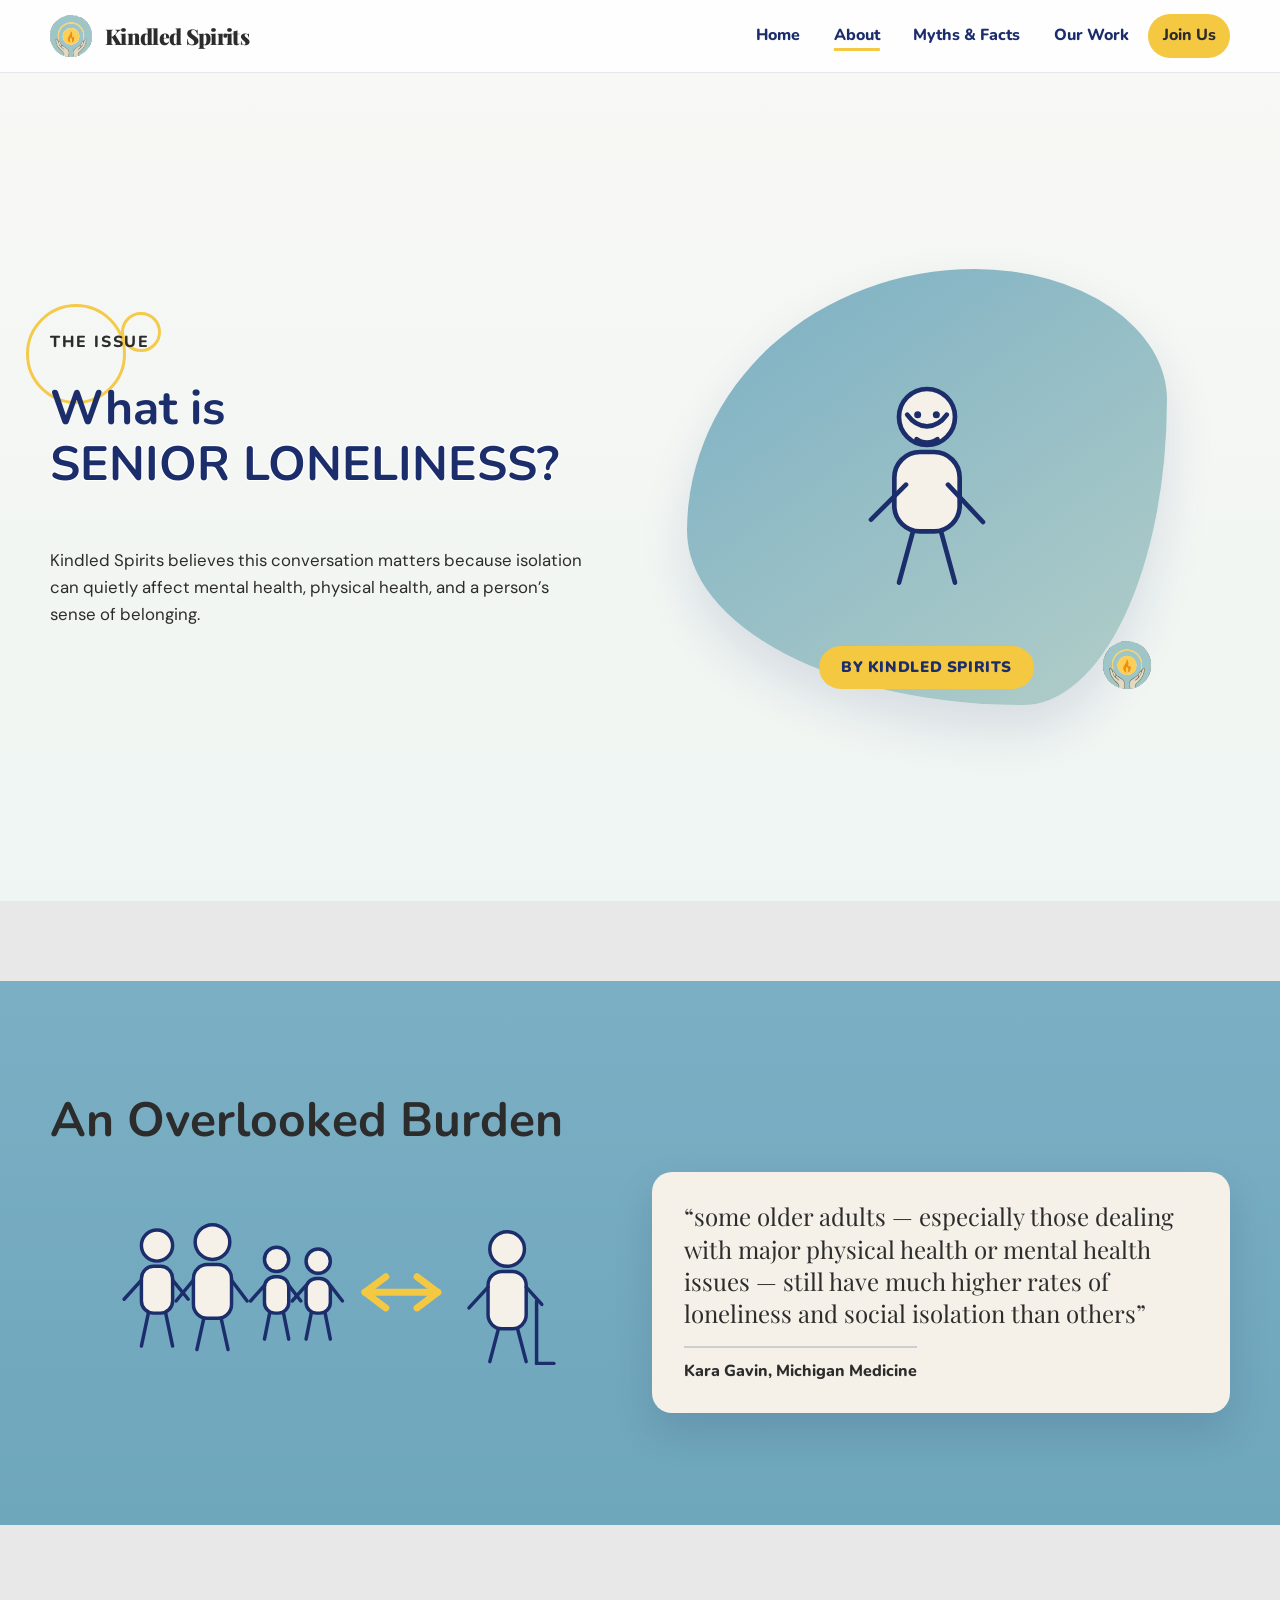
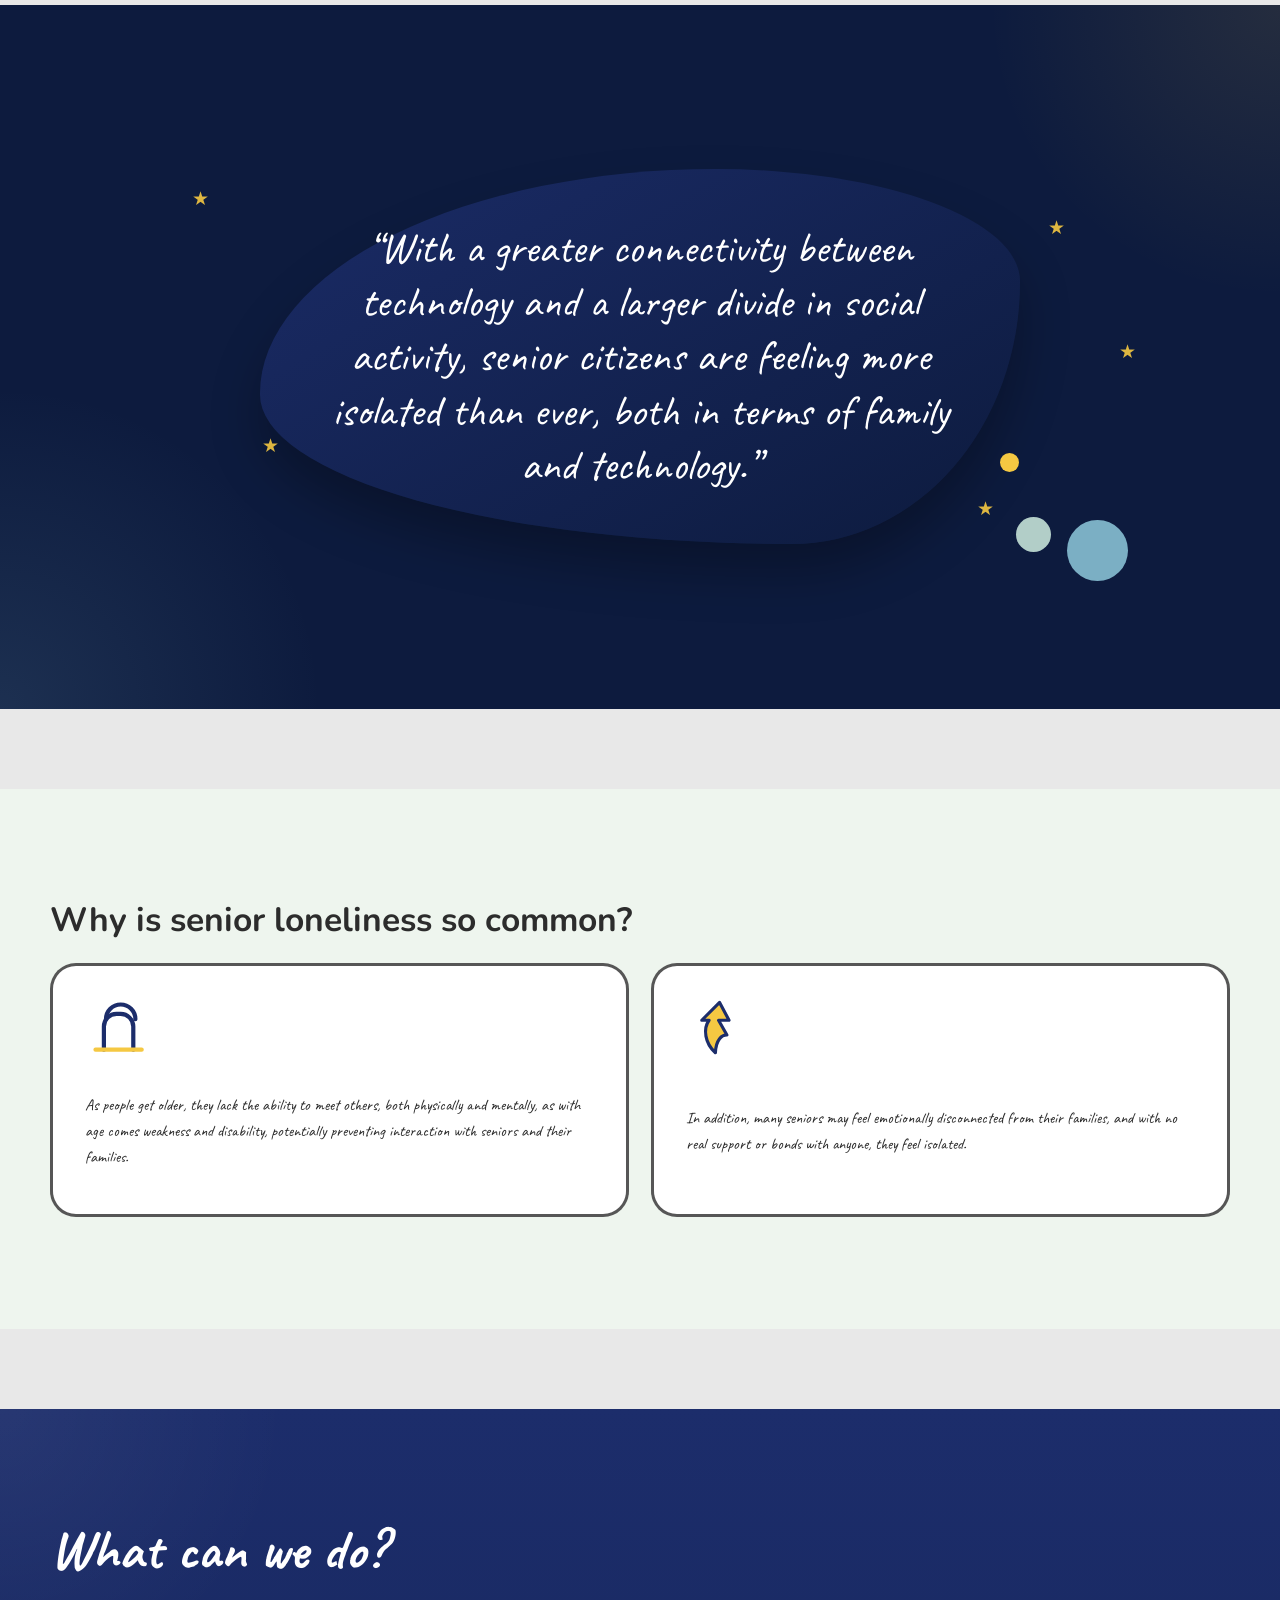
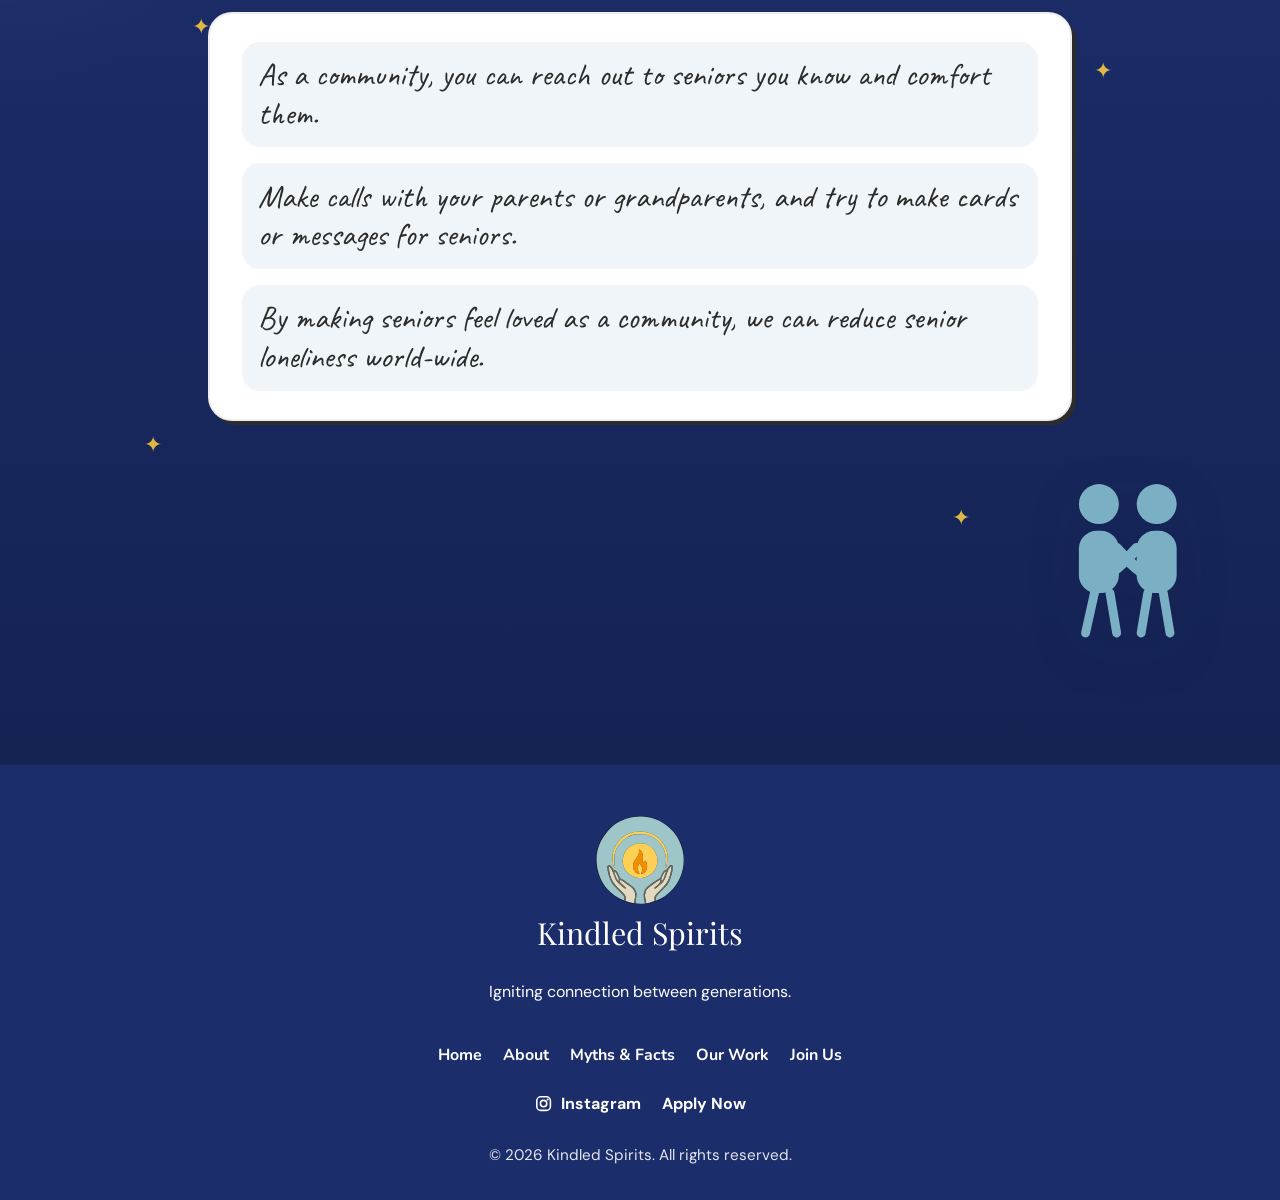
==== commit 768f4928: "Update website" ====
--- a/about.html
+++ b/about.html
@@ -53,7 +53,7 @@
       <section class="hero-section issue-hero">
         <div class="container issue-hero-grid reveal">
           <span class="gold-circle circle-sm" style="top: 10%; left: 6%;"></span>
-          <span class="gold-circle circle-lg" style="top: -1%; left: 2%;"></span>
+          <span class="gold-circle circle-lg" style="top: 8%; left: -2%;"></span>
           <span class="gold-circle circle-md" style="bottom: 12%; right: 10%;"></span>
           <div class="issue-heading">
             <p class="eyebrow">The Issue</p>
@@ -67,6 +67,8 @@
           <div class="issue-blob blob">
             <svg class="sad-figure" viewBox="0 0 240 240" fill="none" xmlns="http://www.w3.org/2000/svg" aria-hidden="true">
               <circle cx="120" cy="60" r="24" fill="#F5F0E8" stroke="#1C2D6B" stroke-width="4" />
+              <circle cx="112" cy="58" r="3" fill="#1C2D6B" />
+              <circle cx="128" cy="58" r="3" fill="#1C2D6B" />
               <rect x="92" y="90" width="56" height="68" rx="22" fill="#F5F0E8" stroke="#1C2D6B" stroke-width="4" />
               <path d="M103 58C108 65 114 68 120 68C126 68 132 65 137 58" stroke="#1C2D6B" stroke-width="4" stroke-linecap="round" />
               <path d="M102 118L72 148" stroke="#1C2D6B" stroke-width="4" stroke-linecap="round" />
--- a/css/styles.css
+++ b/css/styles.css
@@ -253,6 +253,7 @@
   border-radius: 50%;
   pointer-events: none;
   opacity: 0.95;
+  z-index: 0;
 }
 
 .gold-circle.circle-sm {
@@ -683,6 +684,8 @@
 }
 
 .issue-heading {
+  position: relative;
+  z-index: 1;
   display: grid;
   gap: 0.9rem;
   max-width: 34rem;
@@ -1364,6 +1367,14 @@
   width: 100%;
 }
 
+.parkview-caption {
+  margin: 0.9rem 0 0;
+  text-align: center;
+  font-family: "Nunito", sans-serif;
+  font-weight: 900;
+  color: var(--navy);
+}
+
 .mission-list {
   display: grid;
   gap: 0.8rem;
@@ -1598,6 +1609,10 @@
   .page-section,
   .hero-section {
     padding: 4rem 0;
+  }
+
+  .mobile-hide-ring {
+    display: none;
   }
 
   .card,
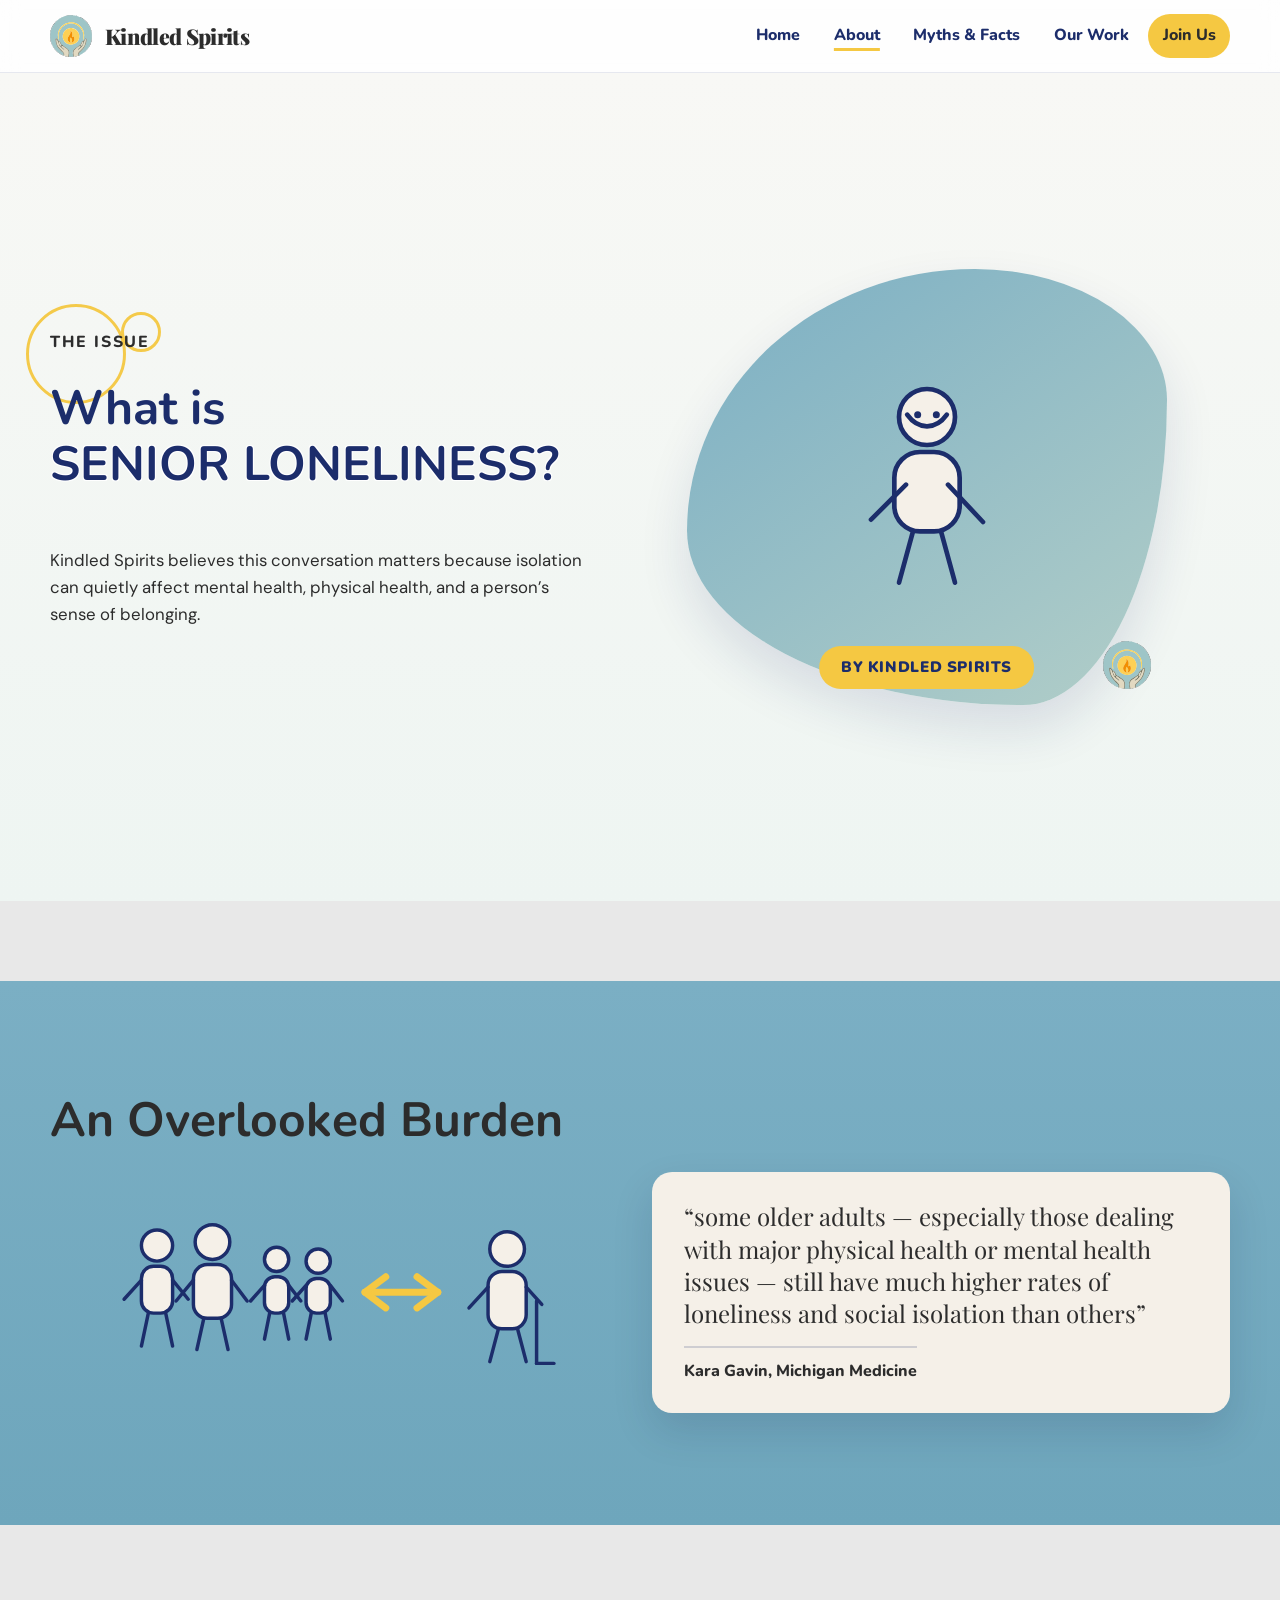
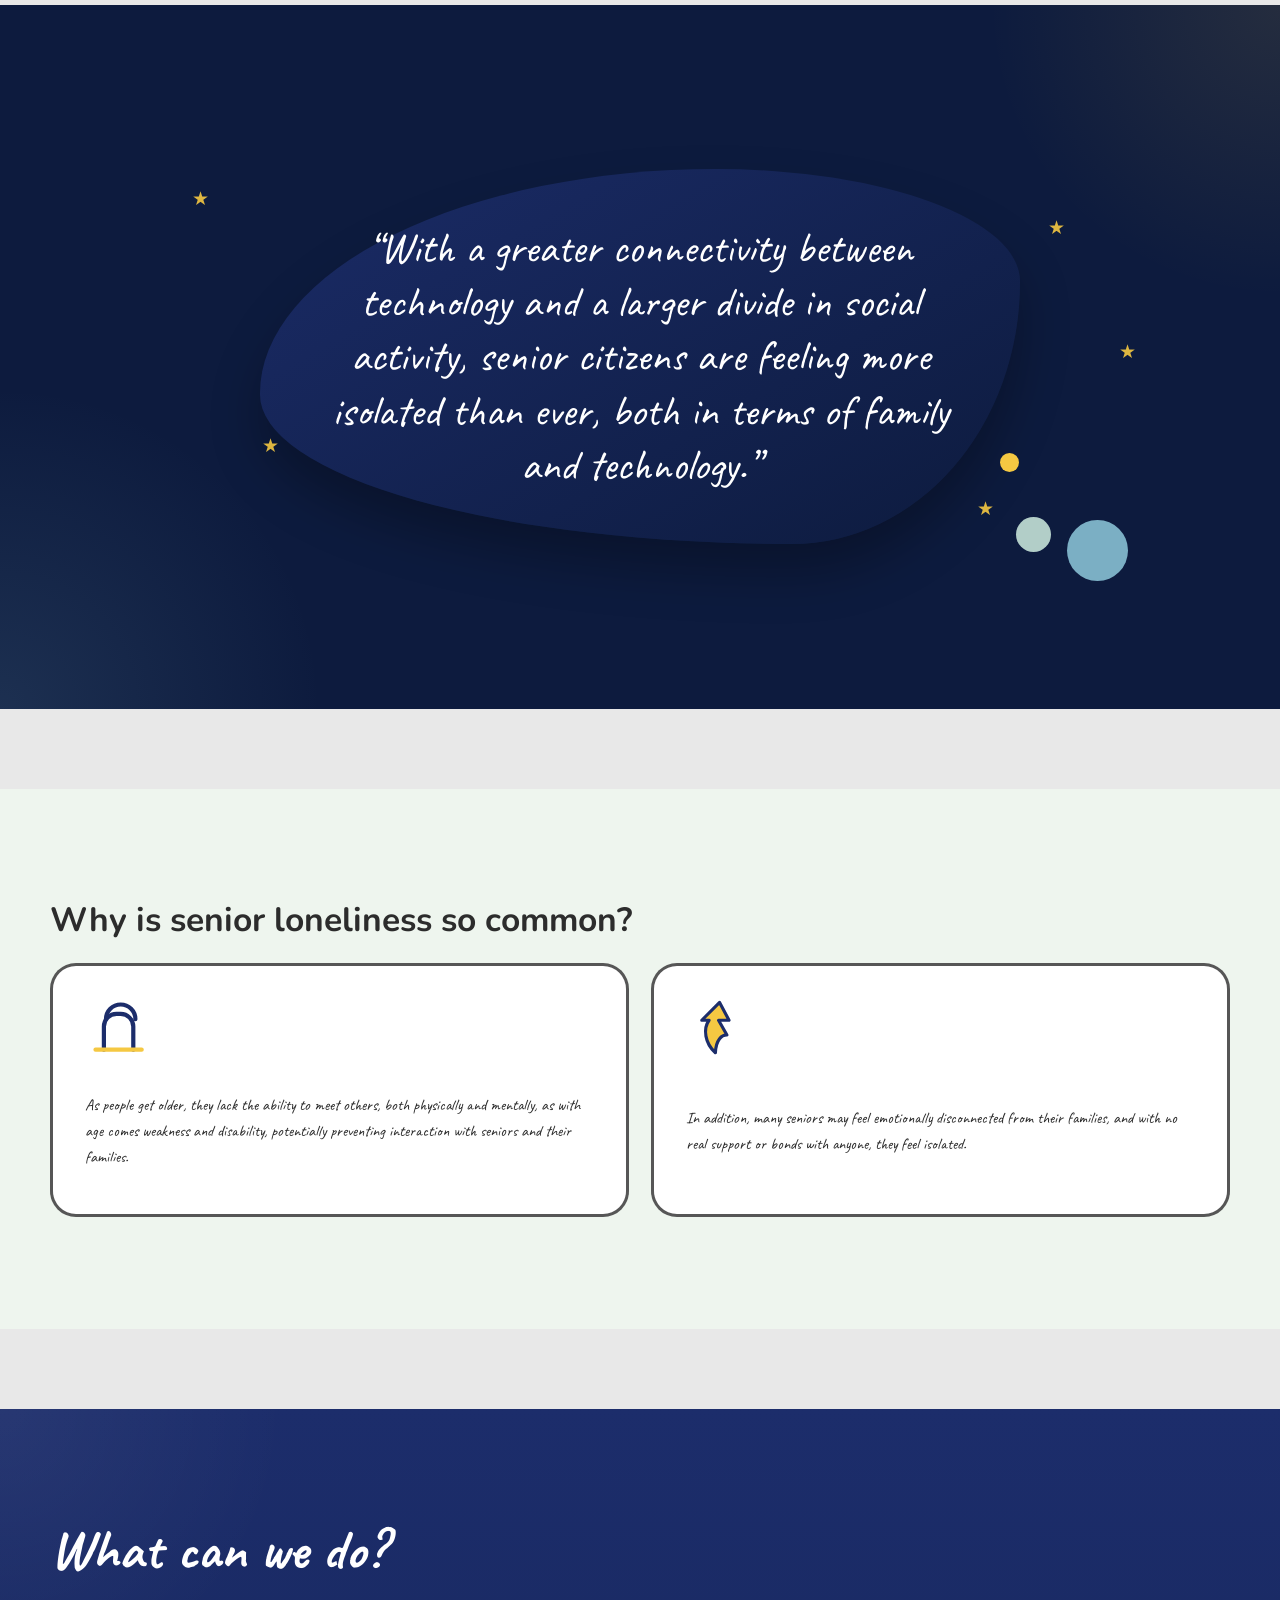
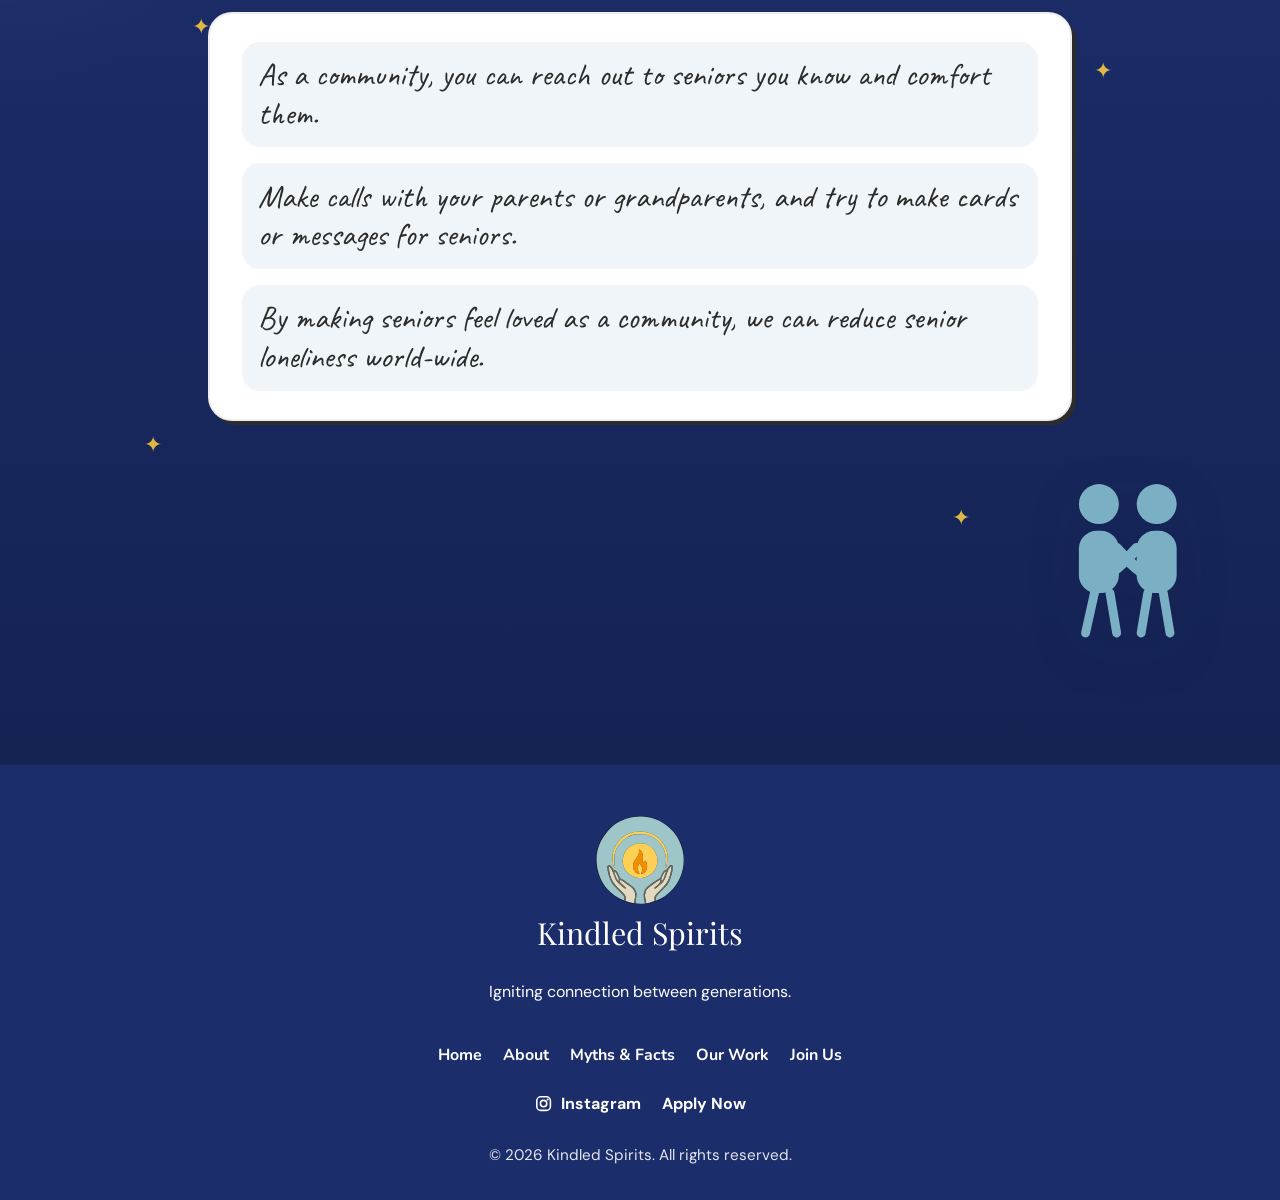
==== commit 57d7f3e8: "Update website" ====
--- a/about.html
+++ b/about.html
@@ -75,7 +75,6 @@
               <path d="M138 118L168 150" stroke="#1C2D6B" stroke-width="4" stroke-linecap="round" />
               <path d="M108 158L96 202" stroke="#1C2D6B" stroke-width="4" stroke-linecap="round" />
               <path d="M132 158L144 202" stroke="#1C2D6B" stroke-width="4" stroke-linecap="round" />
-              <path d="M111 79C116 83 124 83 129 79" stroke="#1C2D6B" stroke-width="4" stroke-linecap="round" />
             </svg>
             <span class="pill-banner byline-pill">By Kindled Spirits</span>
             <img class="corner-logo" src="assets/logo.svg" alt="" />
